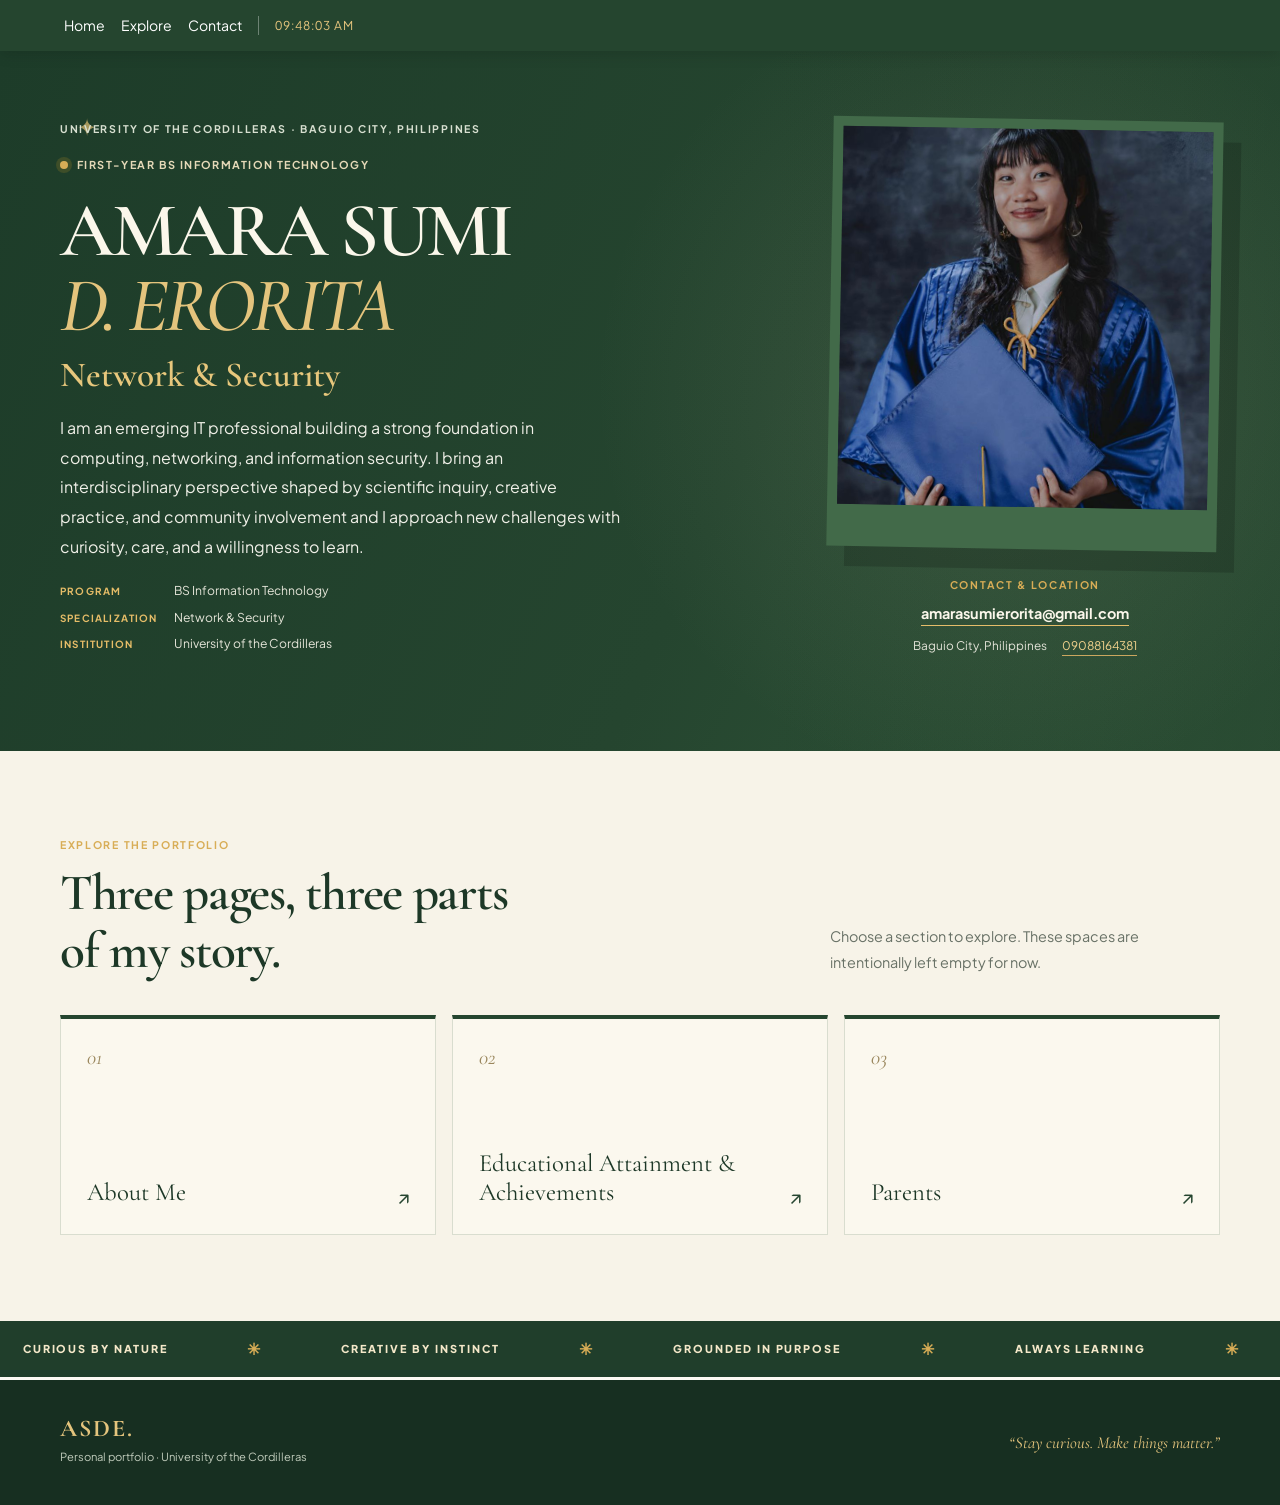
==== index.html @ 8d57fe1f "Add files via upload" ====
<!DOCTYPE html>

<html lang="en"><head>
<meta charset="utf-8"/><meta content="width=device-width, initial-scale=1" name="viewport"/>
<meta content="#25452F" name="theme-color"/>
<meta content="Amara Sumi D. Erorita personal portfolio." name="description"/>
<title>Amara Sumi D. Erorita | Portfolio</title>
<style>
@import url('https://fonts.googleapis.com/css2?family=Cormorant+Garamond:wght@500;600;700&family=Plus+Jakarta+Sans:wght@400;500;600;700;800&display=swap');
:root{--green:#25452f;--green-dark:#1d3827;--green-mid:#426b4c;--sage:#dfe8d9;--cream:#f7f3e8;--paper:#fcfaf4;--gold:#d8ad56;--orange:#b96d43;--blue:#496d91;--brown:#765b48;--ink:#27352b;--muted:#687166;--line:#d9ddcf;--serif:'Cormorant Garamond',Georgia,serif;--sans:'Plus Jakarta Sans',Arial,sans-serif}
*{box-sizing:border-box}html{scroll-behavior:smooth}body{margin:0;background:var(--paper);color:var(--ink);font-family:var(--sans);line-height:1.6}a{color:inherit;text-decoration:none}img{max-width:100%;display:block}.wrap{width:min(1160px,calc(100% - 56px));margin-inline:auto}
.hero{position:relative;overflow:hidden;background:linear-gradient(115deg,#1d3c29 0%,#25452f 58%,#31583a 100%);color:#fbf7eb;padding:68px 0 64px;min-height:700px}.hero:before{content:"";position:absolute;inset:0;background:radial-gradient(circle at 78% 48%,rgba(166,165,140,.16),transparent 38%),linear-gradient(90deg,transparent 60%,rgba(27,51,36,.35));pointer-events:none}.hero-grid{position:relative;z-index:1;display:grid;grid-template-columns:minmax(0,1.15fr) minmax(310px,.85fr);gap:58px;align-items:center}.eyebrow{text-transform:uppercase;letter-spacing:.16em;font-size:.66rem;font-weight:700;color:var(--gold)}.hero-copy>.eyebrow{color:#d7dfd0}.study-line{display:flex;align-items:center;gap:9px;margin:18px 0 8px;color:#e5d9b8;font-size:.68rem;font-weight:700;letter-spacing:.13em}.study-dot{width:8px;height:8px;background:var(--gold);border-radius:50%;box-shadow:0 0 0 4px #f5b32325}.hero h1{font:600 clamp(3rem,6vw,5.7rem)/.98 var(--serif);letter-spacing:-.045em;margin:19px 0 15px}.hero h1 em{font-weight:500;color:#e4c47d}.hero-specialty{font:600 clamp(1.45rem,3vw,2.2rem) var(--serif);color:#e7c77c;margin:-5px 0 17px}.hero-intro{max-width:560px!important;color:#f0f0e8;font-size:1rem;line-height:1.85}.hero-meta{display:grid;gap:7px;margin-top:20px;font-size:.76rem;color:#e5e5d9}.hero-meta span{display:flex;gap:9px;align-items:baseline}.hero-meta b{font-size:.62rem;letter-spacing:.12em;color:#e6bd68;min-width:105px}.hero-actions{display:flex;flex-wrap:wrap;gap:12px;margin-top:28px}.pill,.link-chip{display:inline-flex;align-items:center;justify-content:center;border:1px solid var(--gold);border-radius:99px;padding:11px 18px;font-size:.78rem;font-weight:700;transition:.2s}.pill{background:var(--gold);color:#263a2b}.pill:hover,.link-chip:hover{transform:translateY(-2px);filter:brightness(1.04)}.pill.ghost{background:transparent;color:#f8f3e7;border-color:#b7c5ae}.spark{position:absolute;color:#e0bd72;opacity:.7;font-size:1.5rem}.s1{top:8%;left:6%}.s2{right:7%;top:18%}.hero-profile{position:relative;z-index:2}.portrait-frame{height:430px;max-width:390px;width:100%;margin-left:auto;background:#426a49;position:relative;padding:10px 10px 42px;transform:rotate(1deg);box-shadow:18px 20px 0 rgba(0,0,0,.17)}.portrait-img{width:100%;height:100%;object-fit:cover;object-position:center 22%;background:#253b2b}.portrait-caption{position:absolute;bottom:9px;left:14px;color:#fff9e9;font:italic 1rem var(--serif)}.contact-under-photo{max-width:390px;margin:28px 0 0 auto;text-align:center}.contact-main{margin-top:9px;font-size:.9rem;font-weight:700;overflow-wrap:anywhere}.contact-main a{border-bottom:1px solid #e5bd6a;padding-bottom:3px}.contact-links{display:flex;flex-wrap:wrap;justify-content:center;gap:9px 15px;margin-top:12px}.contact-links span{font-size:.74rem;color:#e4e4d9}.contact-note{display:block;margin-top:10px;color:#d1d7cb;font-size:.64rem;line-height:1.5}
.section{padding:86px 0}.green-tint{background:#e8eddf}.alt{background:#f0eee4}.section-head{display:flex;justify-content:space-between;align-items:end;gap:40px;margin-bottom:35px}.section-head>div{max-width:620px}.section-head h2,.intro-grid h2{font:600 clamp(2rem,4vw,3.3rem)/1.12 var(--serif);letter-spacing:-.025em;color:var(--green-dark);margin:12px 0 0}.section-head>p{max-width:390px;color:var(--muted);font-size:.9rem;line-height:1.8;margin:0 0 4px}.skill-grid{display:grid;grid-template-columns:repeat(3,1fr);gap:15px}.skill-card{background:#fbf8ee;border:1px solid rgba(37,69,47,.19);border-top:4px solid var(--green);padding:22px;min-height:215px;transition:.22s}.skill-card:hover{transform:translateY(-4px);box-shadow:0 12px 25px #203b2819}.skill-card h3{font:700 1.35rem var(--serif);margin:13px 0 8px;color:var(--green-dark)}.skill-card p{font-size:.83rem;line-height:1.7;color:var(--muted);margin:0}.skill-icon{display:inline-grid;place-items:center;width:37px;height:37px;border-radius:50%;background:#dce7d9;color:var(--green);font-weight:700;font-size:1.15rem}.skill-icon.blue{background:#dce5eb;color:var(--blue)}.skill-icon.orange{background:#f4dfd1;color:var(--orange)}.skill-icon.brown{background:#eadfd4;color:var(--brown)}.skill-label{display:inline-block;margin-top:14px;text-transform:uppercase;letter-spacing:.1em;font-size:.6rem;font-weight:700;color:var(--green)}.skills-disclaimer{margin:18px 0 0;color:#666b5c;font-size:.72rem;line-height:1.6}
.identity-grid{display:grid;grid-template-columns:repeat(4,1fr);gap:14px}.identity-card{position:relative;background:#f5f1e7;border:1px solid var(--line);padding:25px 21px;min-height:235px}.identity-card:nth-child(2){background:#edf1f1}.identity-card:nth-child(3){background:#f5e9df}.identity-card:nth-child(4){background:#eee8df}.identity-card .number{font:600 2.4rem var(--serif);color:var(--green);opacity:.8}.identity-card .eyebrow{margin-top:13px;color:var(--green)}.identity-card h3{font:600 1.25rem var(--serif);margin:9px 0}.identity-card p{font-size:.8rem;color:var(--muted);line-height:1.7;margin:0}
.intro-grid{display:grid;grid-template-columns:1fr 1fr;gap:70px;align-items:center}.intro-grid p{color:var(--muted);font-size:.91rem;line-height:1.9}.intro-grid .link-chip{margin-top:12px;background:var(--green);color:#fff}.visual-placeholder{padding:15px;background:#dfe6d8;transform:rotate(1deg)}.photo-placeholder{min-height:260px;display:grid;place-items:center;text-align:center;padding:35px;border:1px dashed #879b83;color:#59705a;font-size:.7rem;letter-spacing:.12em;line-height:1.7}.note{display:block;text-align:right;font:italic .9rem var(--serif);padding:12px;color:var(--green)}
.green-band{background:#203e2b;color:#f7f3e8}.green-band .section-head h2{color:#f7f3e8}.green-band .section-head>p{color:#d6dfd3}.link-row{display:flex;flex-wrap:wrap;gap:12px}.green-band .link-chip{background:#f5eedc;color:#253729;border-color:#d6c9a8}.green-band .link-chip:hover{background:var(--gold)}.quote{border-left:3px solid var(--gold);padding:18px 28px;background:#f5f1e7}.quote p{font:italic 1.5rem/1.5 var(--serif);color:var(--green-dark);max-width:800px;margin:0}.quote small{display:block;margin-top:12px;color:var(--muted);font-size:.68rem;text-transform:uppercase;letter-spacing:.12em}
footer{background:#172f21;color:#e7e9de;padding:35px 0}.footer-inner{display:flex;justify-content:space-between;gap:30px;align-items:center}.brand{font:700 1.5rem var(--serif);letter-spacing:.08em;color:#e4c47d}.footer-inner p{font-size:.7rem;color:#c0cbbb;margin:5px 0}.footer-links{display:flex;flex-wrap:wrap;gap:12px 18px}.footer-links a{font-size:.72rem;color:#e5e8df}.footer-links a:hover{color:var(--gold)}
/* Shared styling for the secondary pages */
.page-hero{background:var(--green);color:var(--cream);padding:70px 0}.page-hero h1{font:600 clamp(2.5rem,6vw,4.5rem) var(--serif);margin:10px 0}.page-content{padding:65px 0}.page-content h2{font:600 2rem var(--serif);color:var(--green)}.page-content p{color:var(--muted);line-height:1.8}.nav,.site-nav{display:flex;gap:18px;flex-wrap:wrap}
@media(max-width:900px){.hero-grid{grid-template-columns:1fr 340px;gap:30px}.identity-grid{grid-template-columns:repeat(2,1fr)}.section-head{align-items:start;flex-direction:column;gap:14px}}
@media(max-width:700px){.wrap{width:min(100% - 34px,560px)}.hero{padding:45px 0 52px}.hero-grid{grid-template-columns:1fr;gap:38px}.hero h1{font-size:clamp(2.8rem,14vw,4.5rem)}.hero-profile{width:100%}.portrait-frame{height:390px;margin-inline:auto}.contact-under-photo{margin-inline:auto}.section{padding:62px 0}.skill-grid{grid-template-columns:1fr}.identity-grid{grid-template-columns:1fr 1fr}.intro-grid{grid-template-columns:1fr;gap:30px}.section-head h2,.intro-grid h2{font-size:2.35rem}.footer-inner{align-items:flex-start;flex-direction:column}.hero-meta span{display:block;line-height:1.7}.hero-meta b{display:block}.link-row{gap:9px}}
@media(max-width:420px){.identity-grid{grid-template-columns:1fr}.portrait-frame{height:350px}.pill{font-size:.7rem;padding:10px 13px}}

/* Single-file navigation additions */
html{scroll-behavior:smooth;scroll-padding-top:90px}
.single-nav{position:sticky;top:0;z-index:1000;background:#25452F;color:#fff;padding:14px 5%;display:flex;align-items:center;justify-content:space-between;gap:18px;box-shadow:0 3px 14px #0002}
.single-nav .brand{color:#fff;text-decoration:none;font-weight:800;letter-spacing:.12em}
.single-nav .navlinks{display:flex;flex-wrap:wrap;gap:16px;align-items:center}
.single-nav a{color:#fff;text-decoration:none;font-size:.88rem}
.single-nav a:hover{text-decoration:underline}
@media(max-width:760px){.single-nav{align-items:flex-start;flex-direction:column}.single-nav .navlinks{gap:10px 14px}}

/* Final personal-site details */
.nav-clock{font-variant-numeric:tabular-nums;font-size:.76rem!important;letter-spacing:.08em;color:#e4c47d!important;border-left:1px solid #ffffff55;padding-left:16px}
.portrait-caption{display:none}
.contact-links a{color:#f1d28d;border-bottom:1px solid #cba75f;padding-bottom:2px}
.subpage-section{background:#f7f3e8}
.subpage-grid{display:grid;grid-template-columns:repeat(3,1fr);gap:16px}
.subpage-card{min-height:220px;position:relative;display:flex;flex-direction:column;justify-content:space-between;padding:26px;background:#fbf8ee;border:1px solid #d9ddcf;border-top:4px solid var(--green);transition:transform .25s ease,box-shadow .25s ease,background .25s ease}
.subpage-card:hover{transform:translateY(-7px);box-shadow:0 18px 35px #203b2820;background:#fffdf7}
.subpage-number{font:italic 1.3rem var(--serif);color:#9a875d}
.subpage-title{max-width:280px;font:1.55rem/1.2 var(--serif);color:var(--green-dark)}
.subpage-arrow{position:absolute;right:24px;bottom:22px;font-size:1.25rem;color:var(--green)}
.marquee-band{overflow:hidden;background:#203e2b;color:#f4e8c9;padding:15px 0;white-space:nowrap}
.marquee-track{display:flex;align-items:center;justify-content:space-around;gap:34px;width:max-content;min-width:200%;animation:marquee-scroll 34s linear infinite;font-size:.68rem;font-weight:800;letter-spacing:.18em}
.marquee-track i{font-style:normal;color:#d8ad56;font-size:1rem}
@keyframes marquee-scroll{to{transform:translateX(-50%)}}
.skill-card,.identity-card,.link-chip,.single-nav a{transition:transform .22s ease,box-shadow .22s ease,color .22s ease}
.identity-card:hover{transform:translateY(-5px);box-shadow:0 12px 25px #203b2815}
.single-nav a:hover{color:#e4c47d;transform:translateY(-1px)}
.mouse-glow{position:fixed;left:0;top:0;width:260px;height:260px;border-radius:50%;pointer-events:none;z-index:2000;opacity:0;transform:translate(-50%,-50%);background:radial-gradient(circle,rgba(216,173,86,.13) 0%,rgba(216,173,86,.055) 38%,transparent 72%);mix-blend-mode:multiply;transition:opacity .25s ease}
body.pointer-active .mouse-glow{opacity:1}
.empty-subpage{min-height:1px;scroll-margin-top:85px}
.site-footer{background:#172f21;color:#e7e9de;padding:34px 0}
.site-footer .footer-inner{display:flex;justify-content:space-between;gap:24px;align-items:center}
.site-footer .footer-quote{font:italic 1.05rem var(--serif);color:#e4c47d;margin:0}
@media(max-width:760px){.subpage-grid{grid-template-columns:1fr}.subpage-card{min-height:160px}.nav-clock{border-left:0;padding-left:0}.mouse-glow{display:none}}
@media(prefers-reduced-motion:reduce){.marquee-track{animation:none}.subpage-card,.identity-card,.single-nav a{transition:none}html{scroll-behavior:auto}}

</style></head><body>
<div aria-hidden="true" class="mouse-glow"></div>
<header class="single-nav"><nav aria-label="Main navigation" class="navlinks">
<a href="#home">Home</a><a href="#subpages">Explore</a><a href="#contact">Contact</a><span aria-label="Local time" class="nav-clock" id="local-clock">--:--:--</span>
</nav></header>
<!-- CONTENT FROM index.html -->
<main id="home">
<section class="hero" id="home">
<span class="spark s1">✦</span><span class="spark s2">✳</span>
<div class="wrap hero-grid">
<div class="hero-copy">
<div class="eyebrow">University of the Cordilleras · Baguio City, Philippines</div>
<div class="study-line"><span class="study-dot"></span> FIRST-YEAR BS INFORMATION TECHNOLOGY</div>
<h1>AMARA SUMI<br/><em>D. ERORITA</em></h1>
<h2 class="serif hero-specialty">Network &amp; Security</h2>
<p class="hero-intro">I am an emerging IT professional building a strong foundation in computing, networking, and information security. I bring an interdisciplinary perspective shaped by scientific inquiry, creative practice, and community involvement and I approach new challenges with curiosity, care, and a willingness to learn.</p>
<div class="hero-meta"><span><b>PROGRAM</b> BS Information Technology</span><span><b>SPECIALIZATION</b> Network &amp; Security</span><span><b>INSTITUTION</b> University of the Cordilleras</span></div>
</div>
<div class="hero-profile">
<div class="portrait-frame"><img alt="Portrait of Amara Sumi D. Erorita in a blue graduation gown" class="portrait-img" src="[data-uri]"/></div>
<div class="contact-under-photo" id="contact">
<div class="eyebrow">Contact &amp; location</div>
<div class="contact-main"><a href="mailto:amarasumierorita@gmail.com">amarasumierorita@gmail.com</a></div>
<div class="contact-links"><span>Baguio City, Philippines</span><span><a href="tel:+639088164381">09088164381</a></span></div>
</div>
</div>
</div>
</section>
<section aria-label="Main portfolio sections" class="section subpage-section" id="subpages">
<div class="wrap">
<div class="section-head">
<div><div class="eyebrow">Explore the portfolio</div><h2>Three pages, three parts<br/>of my story.</h2></div>
<p>Choose a section to explore. These spaces are intentionally left empty for now.</p>
</div>
<div class="subpage-grid">
<a class="subpage-card" href="#about"><span class="subpage-number">01</span><span class="subpage-title">About Me</span><span aria-hidden="true" class="subpage-arrow">↗</span></a>
<a class="subpage-card" href="#education"><span class="subpage-number">02</span><span class="subpage-title">Educational Attainment &amp; Achievements</span><span aria-hidden="true" class="subpage-arrow">↗</span></a>
<a class="subpage-card" href="#parents"><span class="subpage-number">03</span><span class="subpage-title">Parents</span><span aria-hidden="true" class="subpage-arrow">↗</span></a>
</div>
</div>
</section>
<div aria-label="Interests" class="marquee-band"><div class="marquee-track"><span>CURIOUS BY NATURE</span><i>✳</i><span>CREATIVE BY INSTINCT</span><i>✳</i><span>GROUNDED IN PURPOSE</span><i>✳</i><span>ALWAYS LEARNING</span><i>✳</i><span>CURIOUS BY NATURE</span><i>✳</i><span>CREATIVE BY INSTINCT</span><i>✳</i><span>GROUNDED IN PURPOSE</span><i>✳</i><span>ALWAYS LEARNING</span><i>✳</i></div></div>




</main>
<!-- CONTENT FROM about.html -->
<main aria-label="About Me" class="empty-subpage" id="about"></main>
<!-- CONTENT FROM selected-works.html -->
<main id="selected-works">
</main>
<!-- CONTENT FROM organizations.html -->
<main id="organizations">
</main>
<!-- CONTENT FROM service.html -->
<main id="service">
</main>
<!-- CONTENT FROM education.html -->
<main aria-label="Educational Attainment and Achievements" class="empty-subpage" id="education"></main>
<!-- CONTENT FROM parents.html -->
<main aria-label="Parents" class="empty-subpage" id="parents"></main>
<footer class="site-footer">
<div class="wrap footer-inner">
<div><div class="brand">ASDE.</div><p>Personal portfolio · University of the Cordilleras</p></div>
<p class="footer-quote">“Stay curious. Make things matter.”</p>
</div>
</footer>
<script>
document.querySelectorAll('[data-year]').forEach(el=>el.textContent=new Date().getFullYear());

// Live Philippine local clock.
const clock = document.getElementById('local-clock');
function updateClock(){
  if(!clock) return;
  clock.textContent = new Intl.DateTimeFormat('en-PH', {
    timeZone:'Asia/Manila', hour:'2-digit', minute:'2-digit', second:'2-digit',
    hour12:true
  }).format(new Date());
}
updateClock();
setInterval(updateClock, 1000);

// Soft mouse-following glow. Disabled for touch and reduced-motion users.
const glow = document.querySelector('.mouse-glow');
if(glow && window.matchMedia('(hover: hover) and (pointer: fine)').matches &&
   !window.matchMedia('(prefers-reduced-motion: reduce)').matches){
  window.addEventListener('pointermove', event => {
    glow.style.left = event.clientX + 'px';
    glow.style.top = event.clientY + 'px';
    document.body.classList.add('pointer-active');
  }, {passive:true});
  document.addEventListener('pointerleave', () => document.body.classList.remove('pointer-active'));
}
</script>
</body></html>
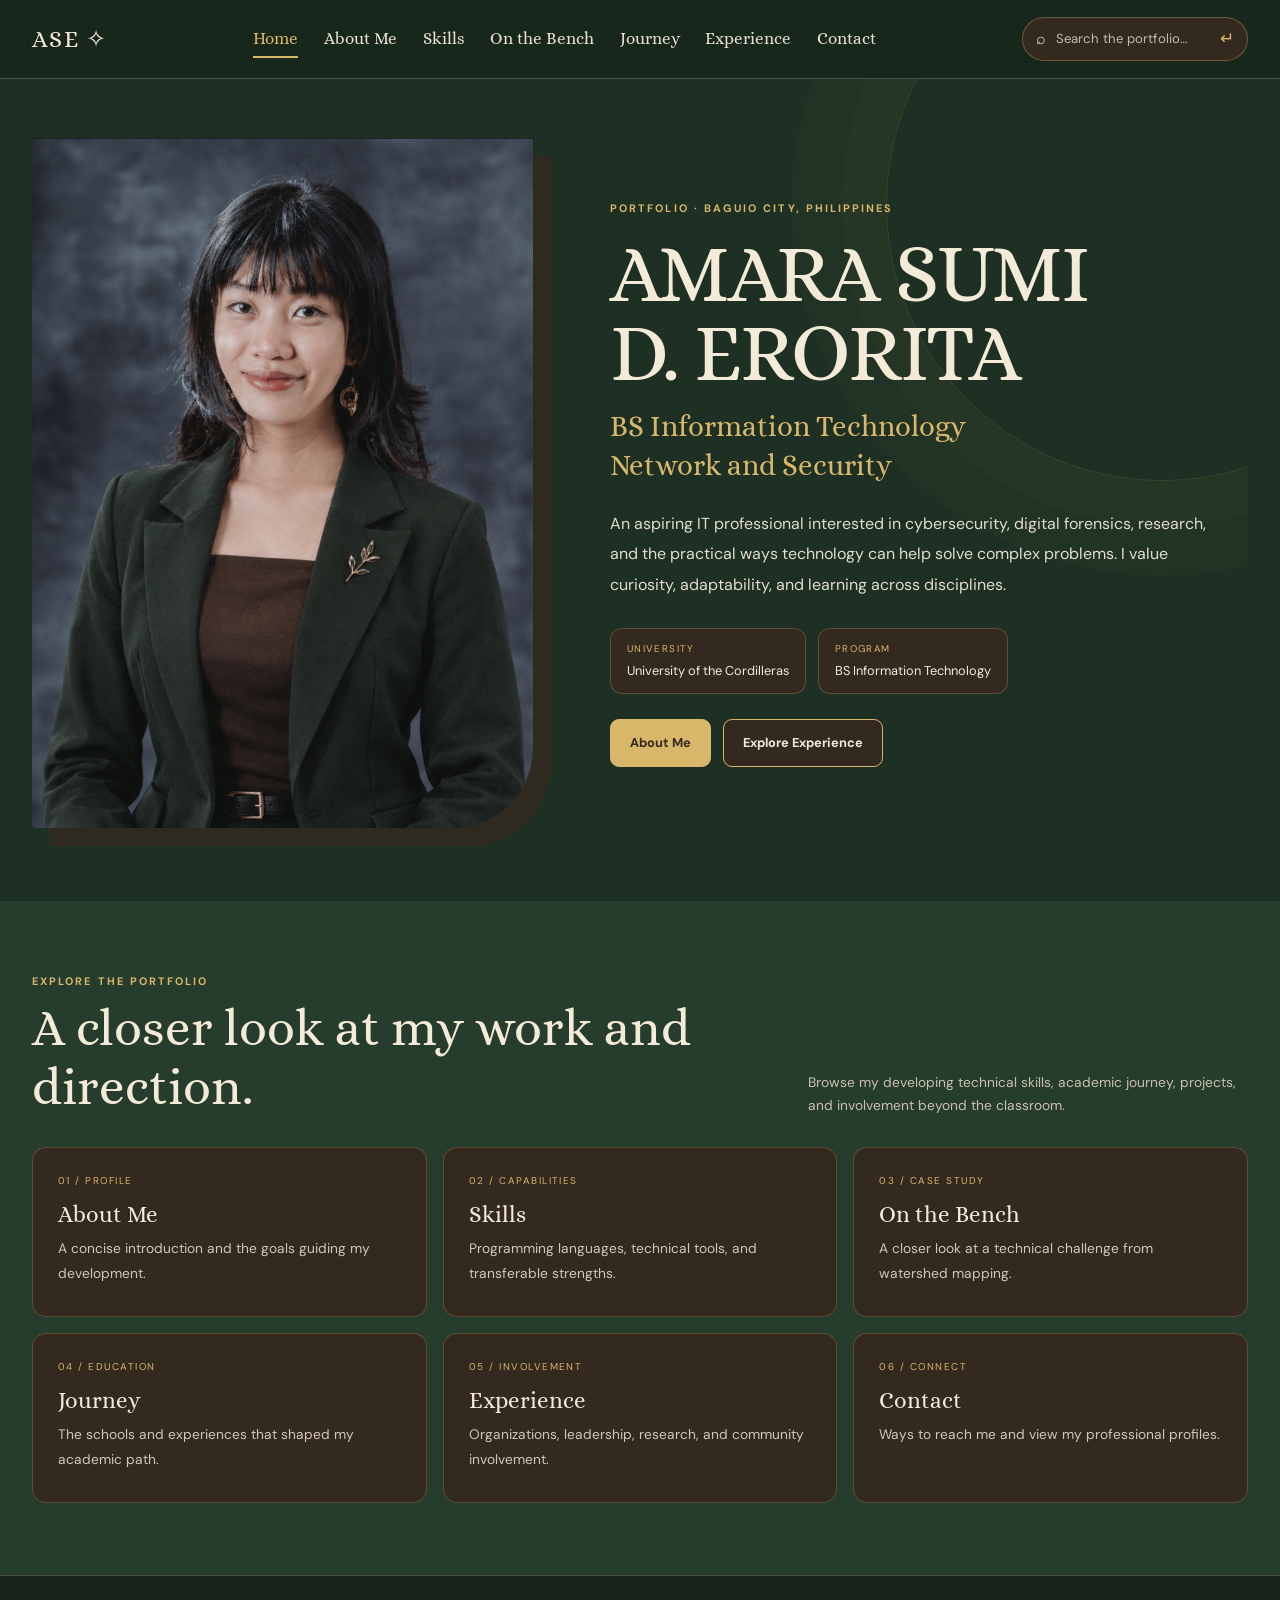
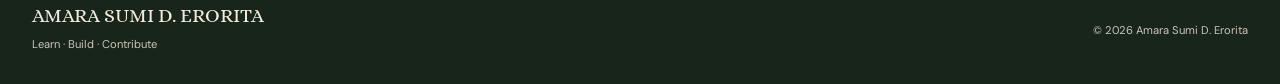
==== commit 3ad0b854: "Add files via upload" ====
--- a/index.html
+++ b/index.html
@@ -1,155 +1,28 @@
-<!DOCTYPE html>
+<!doctype html>
+<html lang="en"><head><meta charset="utf-8"><meta name="viewport" content="width=device-width,initial-scale=1">
+<meta name="theme-color" content="#1d3023"><meta name="description" content="Amara Sumi D. Erorita — Information Technology portfolio">
+<title>Home | Amara Sumi D. Erorita</title><link rel="stylesheet" href="assets/style.css"></head>
+<body><header class="site-header"><div class="wrap nav-wrap"><a class="brand-mark" href="index.html">ASE ✧</a>
+<nav class="nav" aria-label="Main navigation"><a href="index.html" aria-current="page">Home</a><a href="about.html" >About Me</a><a href="skills.html" >Skills</a><a href="on-the-bench.html" >On the Bench</a><a href="journey.html" >Journey</a><a href="experience.html" >Experience</a><a href="contact.html" >Contact</a></nav>
+<div class="header-tools"><form class="search" data-search role="search"><span aria-hidden="true">⌕</span><input type="search" aria-label="Search portfolio" placeholder="Search the portfolio…"><button aria-label="Search">↵</button><div class="search-results" aria-live="polite"></div></form></div></div></header>
 
-<html lang="en"><head>
-<meta charset="utf-8"/><meta content="width=device-width, initial-scale=1" name="viewport"/>
-<meta content="#25452F" name="theme-color"/>
-<meta content="Amara Sumi D. Erorita personal portfolio." name="description"/>
-<title>Amara Sumi D. Erorita | Portfolio</title>
-<style>
-@import url('https://fonts.googleapis.com/css2?family=Cormorant+Garamond:wght@500;600;700&family=Plus+Jakarta+Sans:wght@400;500;600;700;800&display=swap');
-:root{--green:#25452f;--green-dark:#1d3827;--green-mid:#426b4c;--sage:#dfe8d9;--cream:#f7f3e8;--paper:#fcfaf4;--gold:#d8ad56;--orange:#b96d43;--blue:#496d91;--brown:#765b48;--ink:#27352b;--muted:#687166;--line:#d9ddcf;--serif:'Cormorant Garamond',Georgia,serif;--sans:'Plus Jakarta Sans',Arial,sans-serif}
-*{box-sizing:border-box}html{scroll-behavior:smooth}body{margin:0;background:var(--paper);color:var(--ink);font-family:var(--sans);line-height:1.6}a{color:inherit;text-decoration:none}img{max-width:100%;display:block}.wrap{width:min(1160px,calc(100% - 56px));margin-inline:auto}
-.hero{position:relative;overflow:hidden;background:linear-gradient(115deg,#1d3c29 0%,#25452f 58%,#31583a 100%);color:#fbf7eb;padding:68px 0 64px;min-height:700px}.hero:before{content:"";position:absolute;inset:0;background:radial-gradient(circle at 78% 48%,rgba(166,165,140,.16),transparent 38%),linear-gradient(90deg,transparent 60%,rgba(27,51,36,.35));pointer-events:none}.hero-grid{position:relative;z-index:1;display:grid;grid-template-columns:minmax(0,1.15fr) minmax(310px,.85fr);gap:58px;align-items:center}.eyebrow{text-transform:uppercase;letter-spacing:.16em;font-size:.66rem;font-weight:700;color:var(--gold)}.hero-copy>.eyebrow{color:#d7dfd0}.study-line{display:flex;align-items:center;gap:9px;margin:18px 0 8px;color:#e5d9b8;font-size:.68rem;font-weight:700;letter-spacing:.13em}.study-dot{width:8px;height:8px;background:var(--gold);border-radius:50%;box-shadow:0 0 0 4px #f5b32325}.hero h1{font:600 clamp(3rem,6vw,5.7rem)/.98 var(--serif);letter-spacing:-.045em;margin:19px 0 15px}.hero h1 em{font-weight:500;color:#e4c47d}.hero-specialty{font:600 clamp(1.45rem,3vw,2.2rem) var(--serif);color:#e7c77c;margin:-5px 0 17px}.hero-intro{max-width:560px!important;color:#f0f0e8;font-size:1rem;line-height:1.85}.hero-meta{display:grid;gap:7px;margin-top:20px;font-size:.76rem;color:#e5e5d9}.hero-meta span{display:flex;gap:9px;align-items:baseline}.hero-meta b{font-size:.62rem;letter-spacing:.12em;color:#e6bd68;min-width:105px}.hero-actions{display:flex;flex-wrap:wrap;gap:12px;margin-top:28px}.pill,.link-chip{display:inline-flex;align-items:center;justify-content:center;border:1px solid var(--gold);border-radius:99px;padding:11px 18px;font-size:.78rem;font-weight:700;transition:.2s}.pill{background:var(--gold);color:#263a2b}.pill:hover,.link-chip:hover{transform:translateY(-2px);filter:brightness(1.04)}.pill.ghost{background:transparent;color:#f8f3e7;border-color:#b7c5ae}.spark{position:absolute;color:#e0bd72;opacity:.7;font-size:1.5rem}.s1{top:8%;left:6%}.s2{right:7%;top:18%}.hero-profile{position:relative;z-index:2}.portrait-frame{height:430px;max-width:390px;width:100%;margin-left:auto;background:#426a49;position:relative;padding:10px 10px 42px;transform:rotate(1deg);box-shadow:18px 20px 0 rgba(0,0,0,.17)}.portrait-img{width:100%;height:100%;object-fit:cover;object-position:center 22%;background:#253b2b}.portrait-caption{position:absolute;bottom:9px;left:14px;color:#fff9e9;font:italic 1rem var(--serif)}.contact-under-photo{max-width:390px;margin:28px 0 0 auto;text-align:center}.contact-main{margin-top:9px;font-size:.9rem;font-weight:700;overflow-wrap:anywhere}.contact-main a{border-bottom:1px solid #e5bd6a;padding-bottom:3px}.contact-links{display:flex;flex-wrap:wrap;justify-content:center;gap:9px 15px;margin-top:12px}.contact-links span{font-size:.74rem;color:#e4e4d9}.contact-note{display:block;margin-top:10px;color:#d1d7cb;font-size:.64rem;line-height:1.5}
-.section{padding:86px 0}.green-tint{background:#e8eddf}.alt{background:#f0eee4}.section-head{display:flex;justify-content:space-between;align-items:end;gap:40px;margin-bottom:35px}.section-head>div{max-width:620px}.section-head h2,.intro-grid h2{font:600 clamp(2rem,4vw,3.3rem)/1.12 var(--serif);letter-spacing:-.025em;color:var(--green-dark);margin:12px 0 0}.section-head>p{max-width:390px;color:var(--muted);font-size:.9rem;line-height:1.8;margin:0 0 4px}.skill-grid{display:grid;grid-template-columns:repeat(3,1fr);gap:15px}.skill-card{background:#fbf8ee;border:1px solid rgba(37,69,47,.19);border-top:4px solid var(--green);padding:22px;min-height:215px;transition:.22s}.skill-card:hover{transform:translateY(-4px);box-shadow:0 12px 25px #203b2819}.skill-card h3{font:700 1.35rem var(--serif);margin:13px 0 8px;color:var(--green-dark)}.skill-card p{font-size:.83rem;line-height:1.7;color:var(--muted);margin:0}.skill-icon{display:inline-grid;place-items:center;width:37px;height:37px;border-radius:50%;background:#dce7d9;color:var(--green);font-weight:700;font-size:1.15rem}.skill-icon.blue{background:#dce5eb;color:var(--blue)}.skill-icon.orange{background:#f4dfd1;color:var(--orange)}.skill-icon.brown{background:#eadfd4;color:var(--brown)}.skill-label{display:inline-block;margin-top:14px;text-transform:uppercase;letter-spacing:.1em;font-size:.6rem;font-weight:700;color:var(--green)}.skills-disclaimer{margin:18px 0 0;color:#666b5c;font-size:.72rem;line-height:1.6}
-.identity-grid{display:grid;grid-template-columns:repeat(4,1fr);gap:14px}.identity-card{position:relative;background:#f5f1e7;border:1px solid var(--line);padding:25px 21px;min-height:235px}.identity-card:nth-child(2){background:#edf1f1}.identity-card:nth-child(3){background:#f5e9df}.identity-card:nth-child(4){background:#eee8df}.identity-card .number{font:600 2.4rem var(--serif);color:var(--green);opacity:.8}.identity-card .eyebrow{margin-top:13px;color:var(--green)}.identity-card h3{font:600 1.25rem var(--serif);margin:9px 0}.identity-card p{font-size:.8rem;color:var(--muted);line-height:1.7;margin:0}
-.intro-grid{display:grid;grid-template-columns:1fr 1fr;gap:70px;align-items:center}.intro-grid p{color:var(--muted);font-size:.91rem;line-height:1.9}.intro-grid .link-chip{margin-top:12px;background:var(--green);color:#fff}.visual-placeholder{padding:15px;background:#dfe6d8;transform:rotate(1deg)}.photo-placeholder{min-height:260px;display:grid;place-items:center;text-align:center;padding:35px;border:1px dashed #879b83;color:#59705a;font-size:.7rem;letter-spacing:.12em;line-height:1.7}.note{display:block;text-align:right;font:italic .9rem var(--serif);padding:12px;color:var(--green)}
-.green-band{background:#203e2b;color:#f7f3e8}.green-band .section-head h2{color:#f7f3e8}.green-band .section-head>p{color:#d6dfd3}.link-row{display:flex;flex-wrap:wrap;gap:12px}.green-band .link-chip{background:#f5eedc;color:#253729;border-color:#d6c9a8}.green-band .link-chip:hover{background:var(--gold)}.quote{border-left:3px solid var(--gold);padding:18px 28px;background:#f5f1e7}.quote p{font:italic 1.5rem/1.5 var(--serif);color:var(--green-dark);max-width:800px;margin:0}.quote small{display:block;margin-top:12px;color:var(--muted);font-size:.68rem;text-transform:uppercase;letter-spacing:.12em}
-footer{background:#172f21;color:#e7e9de;padding:35px 0}.footer-inner{display:flex;justify-content:space-between;gap:30px;align-items:center}.brand{font:700 1.5rem var(--serif);letter-spacing:.08em;color:#e4c47d}.footer-inner p{font-size:.7rem;color:#c0cbbb;margin:5px 0}.footer-links{display:flex;flex-wrap:wrap;gap:12px 18px}.footer-links a{font-size:.72rem;color:#e5e8df}.footer-links a:hover{color:var(--gold)}
-/* Shared styling for the secondary pages */
-.page-hero{background:var(--green);color:var(--cream);padding:70px 0}.page-hero h1{font:600 clamp(2.5rem,6vw,4.5rem) var(--serif);margin:10px 0}.page-content{padding:65px 0}.page-content h2{font:600 2rem var(--serif);color:var(--green)}.page-content p{color:var(--muted);line-height:1.8}.nav,.site-nav{display:flex;gap:18px;flex-wrap:wrap}
-@media(max-width:900px){.hero-grid{grid-template-columns:1fr 340px;gap:30px}.identity-grid{grid-template-columns:repeat(2,1fr)}.section-head{align-items:start;flex-direction:column;gap:14px}}
-@media(max-width:700px){.wrap{width:min(100% - 34px,560px)}.hero{padding:45px 0 52px}.hero-grid{grid-template-columns:1fr;gap:38px}.hero h1{font-size:clamp(2.8rem,14vw,4.5rem)}.hero-profile{width:100%}.portrait-frame{height:390px;margin-inline:auto}.contact-under-photo{margin-inline:auto}.section{padding:62px 0}.skill-grid{grid-template-columns:1fr}.identity-grid{grid-template-columns:1fr 1fr}.intro-grid{grid-template-columns:1fr;gap:30px}.section-head h2,.intro-grid h2{font-size:2.35rem}.footer-inner{align-items:flex-start;flex-direction:column}.hero-meta span{display:block;line-height:1.7}.hero-meta b{display:block}.link-row{gap:9px}}
-@media(max-width:420px){.identity-grid{grid-template-columns:1fr}.portrait-frame{height:350px}.pill{font-size:.7rem;padding:10px 13px}}
-
-/* Single-file navigation additions */
-html{scroll-behavior:smooth;scroll-padding-top:90px}
-.single-nav{position:sticky;top:0;z-index:1000;background:#25452F;color:#fff;padding:14px 5%;display:flex;align-items:center;justify-content:space-between;gap:18px;box-shadow:0 3px 14px #0002}
-.single-nav .brand{color:#fff;text-decoration:none;font-weight:800;letter-spacing:.12em}
-.single-nav .navlinks{display:flex;flex-wrap:wrap;gap:16px;align-items:center}
-.single-nav a{color:#fff;text-decoration:none;font-size:.88rem}
-.single-nav a:hover{text-decoration:underline}
-@media(max-width:760px){.single-nav{align-items:flex-start;flex-direction:column}.single-nav .navlinks{gap:10px 14px}}
-
-/* Final personal-site details */
-.nav-clock{font-variant-numeric:tabular-nums;font-size:.76rem!important;letter-spacing:.08em;color:#e4c47d!important;border-left:1px solid #ffffff55;padding-left:16px}
-.portrait-caption{display:none}
-.contact-links a{color:#f1d28d;border-bottom:1px solid #cba75f;padding-bottom:2px}
-.subpage-section{background:#f7f3e8}
-.subpage-grid{display:grid;grid-template-columns:repeat(3,1fr);gap:16px}
-.subpage-card{min-height:220px;position:relative;display:flex;flex-direction:column;justify-content:space-between;padding:26px;background:#fbf8ee;border:1px solid #d9ddcf;border-top:4px solid var(--green);transition:transform .25s ease,box-shadow .25s ease,background .25s ease}
-.subpage-card:hover{transform:translateY(-7px);box-shadow:0 18px 35px #203b2820;background:#fffdf7}
-.subpage-number{font:italic 1.3rem var(--serif);color:#9a875d}
-.subpage-title{max-width:280px;font:1.55rem/1.2 var(--serif);color:var(--green-dark)}
-.subpage-arrow{position:absolute;right:24px;bottom:22px;font-size:1.25rem;color:var(--green)}
-.marquee-band{overflow:hidden;background:#203e2b;color:#f4e8c9;padding:15px 0;white-space:nowrap}
-.marquee-track{display:flex;align-items:center;justify-content:space-around;gap:34px;width:max-content;min-width:200%;animation:marquee-scroll 34s linear infinite;font-size:.68rem;font-weight:800;letter-spacing:.18em}
-.marquee-track i{font-style:normal;color:#d8ad56;font-size:1rem}
-@keyframes marquee-scroll{to{transform:translateX(-50%)}}
-.skill-card,.identity-card,.link-chip,.single-nav a{transition:transform .22s ease,box-shadow .22s ease,color .22s ease}
-.identity-card:hover{transform:translateY(-5px);box-shadow:0 12px 25px #203b2815}
-.single-nav a:hover{color:#e4c47d;transform:translateY(-1px)}
-.mouse-glow{position:fixed;left:0;top:0;width:260px;height:260px;border-radius:50%;pointer-events:none;z-index:2000;opacity:0;transform:translate(-50%,-50%);background:radial-gradient(circle,rgba(216,173,86,.13) 0%,rgba(216,173,86,.055) 38%,transparent 72%);mix-blend-mode:multiply;transition:opacity .25s ease}
-body.pointer-active .mouse-glow{opacity:1}
-.empty-subpage{min-height:1px;scroll-margin-top:85px}
-.site-footer{background:#172f21;color:#e7e9de;padding:34px 0}
-.site-footer .footer-inner{display:flex;justify-content:space-between;gap:24px;align-items:center}
-.site-footer .footer-quote{font:italic 1.05rem var(--serif);color:#e4c47d;margin:0}
-@media(max-width:760px){.subpage-grid{grid-template-columns:1fr}.subpage-card{min-height:160px}.nav-clock{border-left:0;padding-left:0}.mouse-glow{display:none}}
-@media(prefers-reduced-motion:reduce){.marquee-track{animation:none}.subpage-card,.identity-card,.single-nav a{transition:none}html{scroll-behavior:auto}}
-
-</style></head><body>
-<div aria-hidden="true" class="mouse-glow"></div>
-<header class="single-nav"><nav aria-label="Main navigation" class="navlinks">
-<a href="#home">Home</a><a href="#subpages">Explore</a><a href="#contact">Contact</a><span aria-label="Local time" class="nav-clock" id="local-clock">--:--:--</span>
-</nav></header>
-<!-- CONTENT FROM index.html -->
-<main id="home">
-<section class="hero" id="home">
-<span class="spark s1">✦</span><span class="spark s2">✳</span>
-<div class="wrap hero-grid">
-<div class="hero-copy">
-<div class="eyebrow">University of the Cordilleras · Baguio City, Philippines</div>
-<div class="study-line"><span class="study-dot"></span> FIRST-YEAR BS INFORMATION TECHNOLOGY</div>
-<h1>AMARA SUMI<br/><em>D. ERORITA</em></h1>
-<h2 class="serif hero-specialty">Network &amp; Security</h2>
-<p class="hero-intro">I am an emerging IT professional building a strong foundation in computing, networking, and information security. I bring an interdisciplinary perspective shaped by scientific inquiry, creative practice, and community involvement and I approach new challenges with curiosity, care, and a willingness to learn.</p>
-<div class="hero-meta"><span><b>PROGRAM</b> BS Information Technology</span><span><b>SPECIALIZATION</b> Network &amp; Security</span><span><b>INSTITUTION</b> University of the Cordilleras</span></div>
-</div>
-<div class="hero-profile">
-<div class="portrait-frame"><img alt="Portrait of Amara Sumi D. Erorita in a blue graduation gown" class="portrait-img" src="[data-uri]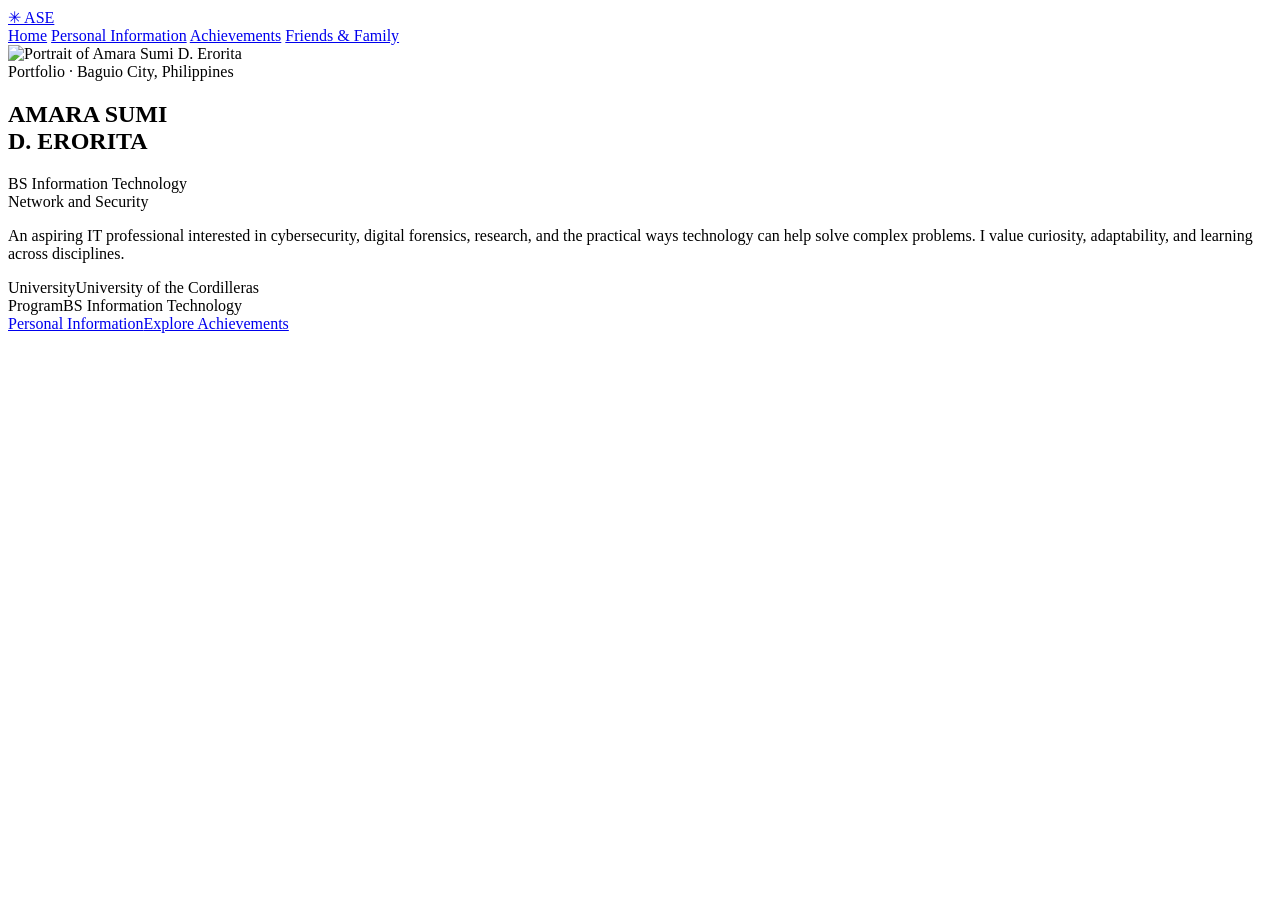
